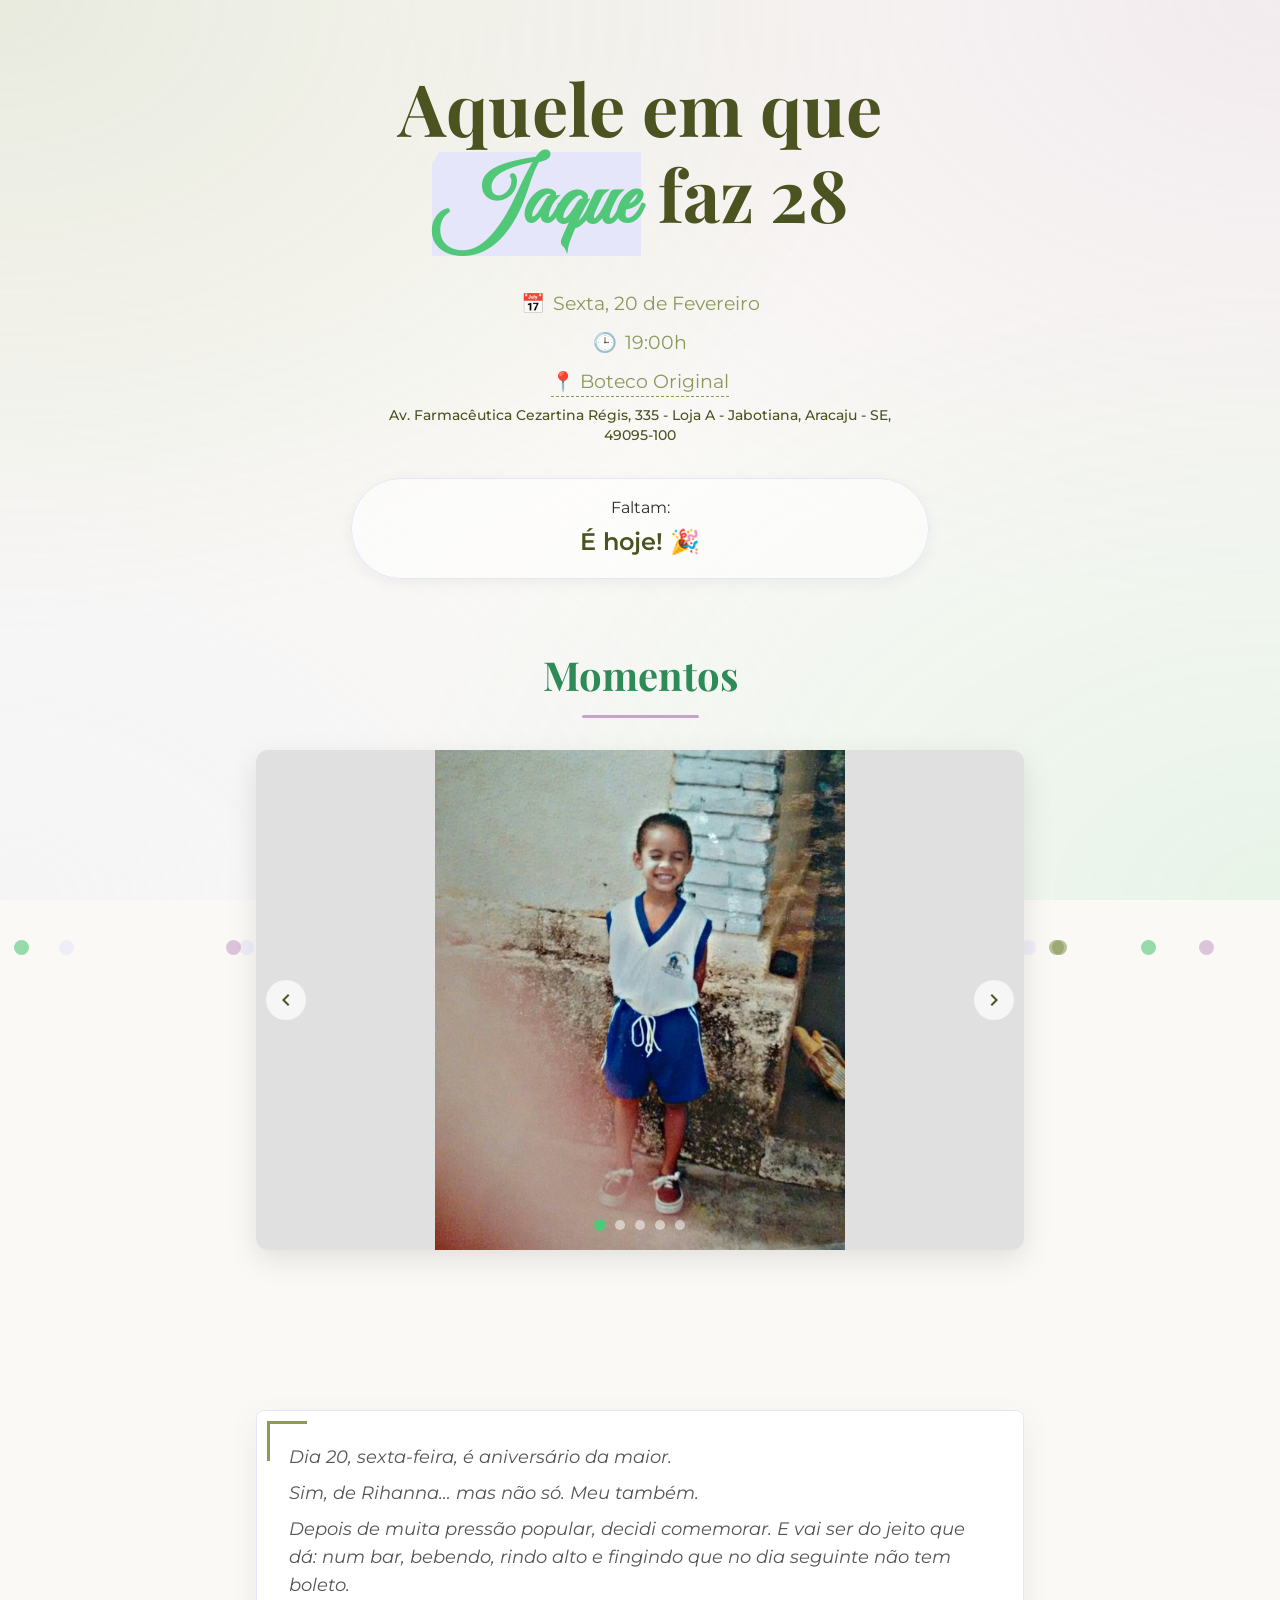
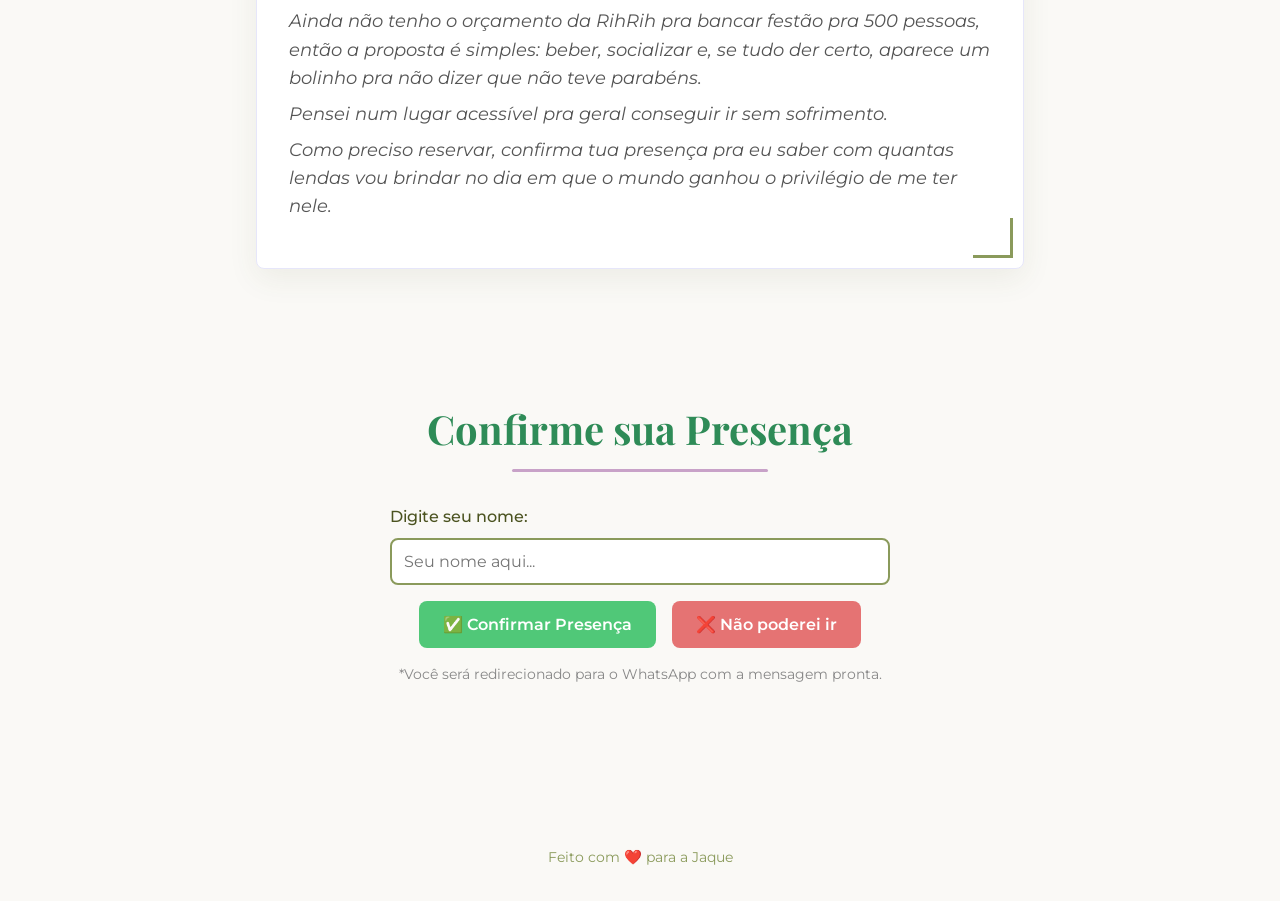
==== index.html @ f5c25adf "Initial commit" ====
<!DOCTYPE html>
<html lang="pt-BR">

<head>
    <meta charset="UTF-8">
    <meta name="viewport" content="width=device-width, initial-scale=1.0">
    <title>Aquele em que Jaque faz 28</title>
    <meta name="description" content="Venha celebrar os 28 anos da Jaque!">

    <!-- Google Fonts -->
    <link rel="preconnect" href="https://fonts.googleapis.com">
    <link rel="preconnect" href="https://fonts.gstatic.com" crossorigin>
    <link
        href="https://fonts.googleapis.com/css2?family=Montserrat:wght@300;400;500;600&family=Playfair+Display:ital,wght@0,400;0,600;0,700;1,400&family=Great+Vibes&display=swap"
        rel="stylesheet">

    <!-- CSS -->
    <link rel="stylesheet" href="style.css">

    <!-- Open Graph -->
    <meta property="og:title" content="Aquele em que Jaque faz 28">
    <meta property="og:description" content="Você está convidado para celebrar este momento especial!">
    <meta property="og:image" content="https://picsum.photos/1200/630"> <!-- Placeholder -->
</head>

<body>

    <!-- Background Elements -->
    <div class="bg-texture"></div>
    <div class="falling-elements" id="falling-elements"></div>

    <main>
        <!-- HERO SECTION -->
        <section id="hero" class="hero-section fade-in">
            <div class="hero-content">
                <h1 class="main-title">Aquele em que <br> <span class="highlight-name">Jaque</span> faz 28</h1>
                <div class="event-details">
                    <p class="date"><span class="icon">📅</span> Sexta, 20 de Fevereiro</p>
                    <p class="time"><span class="icon">🕒</span> 19:00h</p>
                    <p class="location">
                        <a href="https://maps.app.goo.gl/fxCemTc36CkwGorR9?g_st=aw" target="_blank"
                            class="location-link">
                            <span class="icon">📍</span> Boteco Original
                        </a>
                    </p>
                    <p class="address-text">Av. Farmacêutica Cezartina Régis, 335 - Loja A - Jabotiana, Aracaju - SE,
                        49095-100</p>
                </div>

                <div class="countdown-container">
                    <p>Faltam:</p>
                    <div id="countdown" class="countdown">Carregando...</div>
                </div>
            </div>
        </section>

        <!-- CAROUSEL SECTION -->
        <section id="carousel" class="section-padding fade-in-scroll">
            <h2 class="section-title">Momentos</h2>
            <div class="carousel-container">
                <div class="carousel-track-container">
                    <ul class="carousel-track">
                        <li class="carousel-slide current-slide">
                            <img src="img/foto1.jpg" alt="Jaque Criança">
                        </li>
                        <li class="carousel-slide">
                            <img src="img/foto2.jpg" alt="Jaque Aniversário">
                        </li>
                        <li class="carousel-slide">
                            <img src="img/foto3.jpg" alt="Jaque Bebê">
                        </li>
                        <li class="carousel-slide">
                            <img src="img/foto4.jpg" alt="Jaque Sorrindo">
                        </li>
                        <li class="carousel-slide">
                            <img src="img/foto5.jpg" alt="Jaque Viagem">
                        </li>
                    </ul>
                </div>
                <button class="carousel-button carousel-button--left is-hidden">
                    <svg viewBox="0 0 24 24">
                        <path d="M15.41 7.41L14 6l-6 6 6 6 1.41-1.41L10.83 12z" />
                    </svg>
                </button>
                <button class="carousel-button carousel-button--right">
                    <svg viewBox="0 0 24 24">
                        <path d="M10 6L8.59 7.41 13.17 12l-4.58 4.59L10 18l6-6z" />
                    </svg>
                </button>
                <div class="carousel-nav">
                    <button class="carousel-indicator current-slide"></button>
                    <button class="carousel-indicator"></button>
                    <button class="carousel-indicator"></button>
                    <button class="carousel-indicator"></button>
                    <button class="carousel-indicator"></button>
                </div>
            </div>
        </section>

        <!-- MESSAGE SECTION -->
        <section id="message" class="section-padding fade-in-scroll">
            <div class="message-card">
                <div class="decorative-corner top-left"></div>
                <div class="decorative-corner bottom-right"></div>
                <div class="message-text">
                    <p>Dia 20, sexta-feira, é aniversário da maior.</p>
                    <p>Sim, de Rihanna… mas não só. Meu também.</p>
                    <p>Depois de muita pressão popular, decidi comemorar. E vai ser do jeito que dá: num bar, bebendo,
                        rindo alto e fingindo que no dia seguinte não tem boleto.</p>
                    <p>Ainda não tenho o orçamento da RihRih pra bancar festão pra 500 pessoas, então a proposta é
                        simples: beber, socializar e, se tudo der certo, aparece um bolinho pra não dizer que não teve
                        parabéns.</p>
                    <p>Pensei num lugar acessível pra geral conseguir ir sem sofrimento.</p>
                    <p>Como preciso reservar, confirma tua presença pra eu saber com quantas lendas vou brindar no dia
                        em que o mundo ganhou o privilégio de me ter nele.</p>
                </div>
            </div>
        </section>

        <!-- RSVP SECTION -->
        <section id="rsvp" class="section-padding fade-in-scroll">
            <h2 class="section-title">Confirme sua Presença</h2>
            <div class="rsvp-container">
                <div class="input-group">
                    <label for="guest-name">Digite seu nome:</label>
                    <input type="text" id="guest-name" placeholder="Seu nome aqui..." autocomplete="off">
                </div>

                <div class="rsvp-buttons">
                    <button id="btn-confirm" class="btn btn-confirm">
                        ✅ Confirmar Presença
                    </button>
                    <button id="btn-decline" class="btn btn-decline">
                        ❌ Não poderei ir
                    </button>
                </div>
                <p class="rsvp-note">*Você será redirecionado para o WhatsApp com a mensagem pronta.</p>
            </div>
        </section>
    </main>

    <footer>
        <p>Feito com ❤️ para a Jaque</p>
    </footer>

    <script src="script.js"></script>
</body>

</html>
---- style.css ----
/* VARIABLES & THEME */
:root {
    /* Palette: Lesbian Green Shades */
    --color-military: #4B5320;
    --color-moss: #8A9A5B;
    --color-emerald: #50C878;
    --color-forest: #2E8B57;

    /* Accents */
    --color-lavender: #E6E6FA;
    --color-lilac: #C8A2C8;
    --color-offwhite: #FAF9F6;
    --color-dark-text: #2c2c2c;

    /* Fonts */
    --font-heading: 'Playfair Display', serif;
    --font-body: 'Montserrat', sans-serif;

    /* Spacing */
    --spacing-xs: 0.5rem;
    --spacing-sm: 1rem;
    --spacing-md: 2rem;
    --spacing-lg: 4rem;

    /* Transitions */
    --transition-fast: 0.3s ease;
    --transition-smooth: 0.5s cubic-bezier(0.4, 0, 0.2, 1);
}

/* RESET & BASE */
*,
*::before,
*::after {
    box-sizing: border-box;
    margin: 0;
    padding: 0;
}

body {
    font-family: var(--font-body);
    background-color: var(--color-offwhite);
    color: var(--color-dark-text);
    line-height: 1.6;
    overflow-x: hidden;
    min-height: 100vh;
}

/* BACKGROUND TEXTURE */
.bg-texture {
    position: fixed;
    top: 0;
    left: 0;
    width: 100%;
    height: 100%;
    /* Subtle grain/mesh gradient */
    background:
        radial-gradient(at 0% 0%, rgba(138, 154, 91, 0.15) 0px, transparent 50%),
        radial-gradient(at 100% 0%, rgba(200, 162, 200, 0.15) 0px, transparent 50%),
        radial-gradient(at 100% 100%, rgba(80, 200, 120, 0.1) 0px, transparent 50%),
        radial-gradient(at 0% 100%, rgba(230, 230, 250, 0.2) 0px, transparent 50%);
    z-index: -1;
    pointer-events: none;
}

h1,
h2,
h3 {
    font-family: var(--font-heading);
    color: var(--color-military);
    font-weight: 700;
}

/* UTILITIES */
.section-padding {
    padding: var(--spacing-lg) var(--spacing-sm);
    max-width: 800px;
    margin: 0 auto;
    text-align: center;
}

#fotos.section-padding {
    padding-top: var(--spacing-md);
    /* Override to reduce gap */
}

.section-title {
    font-size: 2.5rem;
    margin-bottom: var(--spacing-md);
    color: var(--color-forest);
    position: relative;
    display: inline-block;
}

.section-title::after {
    content: '';
    display: block;
    width: 60%;
    height: 3px;
    background-color: var(--color-lilac);
    margin: 0.5rem auto 0;
    border-radius: 2px;
}

/* ANIMATIONS */
@keyframes fadeIn {
    from {
        opacity: 0;
        transform: translateY(20px);
    }

    to {
        opacity: 1;
        transform: translateY(0);
    }
}

.fade-in {
    animation: fadeIn 1.2s ease-out forwards;
}

.fade-in-scroll {
    opacity: 0;
    transform: translateY(30px);
    transition: opacity 0.8s ease-out, transform 0.8s ease-out;
}

.fade-in-scroll.visible {
    opacity: 1;
    transform: translateY(0);
}

/* HERO SECTION */
.hero-section {
    min-height: auto;
    /* Removed 90vh constraint to reduce spacing */
    display: flex;
    flex-direction: column;
    justify-content: center;
    align-items: center;
    text-align: center;
    /* Removed padding-bottom entirely to bring carousel closer via margin manipulation later if needed, 
       but for now keeping minimal padding vertical */
    padding: var(--spacing-lg) var(--spacing-md) 0 var(--spacing-md);
    position: relative;
}

.main-title {
    font-size: 3.5rem;
    line-height: 1.2;
    margin-bottom: var(--spacing-md);
    color: var(--color-military);
}

.highlight-name {
    font-family: 'Great Vibes', cursive;
    color: var(--color-emerald);
    font-style: normal;
    font-size: 1.2em;
    /* Increase relative size */
    padding: 0 5px;
    /* Add padding to prevent clipping of swirls */
    background: linear-gradient(120deg, transparent 0%, transparent 6px, var(--color-lavender) 6px, var(--color-lavender) 100%);
    line-height: 1.2;
    /* Ensure line-height accommodates new font */
    display: inline-block;
    /* Helps with background and transform */
}

.event-details {
    font-size: 1.2rem;
    margin-bottom: var(--spacing-md);
    color: var(--color-moss);
}

.event-details p {
    margin: 0.5rem 0;
    display: flex;
    align-items: center;
    justify-content: center;
    gap: 0.5rem;
}

.location-link {
    color: var(--color-moss);
    text-decoration: none;
    transition: color 0.3s;
    border-bottom: 1px dashed var(--color-moss);
}

.location-link:hover {
    color: var(--color-military);
    border-bottom-style: solid;
}

.address-text {
    font-size: 0.9rem;
    color: var(--color-military);
    margin: 0 auto 1rem auto !important;
    /* Override default p margin */
    max-width: 90%;
    line-height: 1.4;
    font-weight: 500;
}

.countdown-container {
    background: rgba(255, 255, 255, 0.6);
    padding: var(--spacing-sm) var(--spacing-md);
    border-radius: 50px;
    box-shadow: 0 4px 15px rgba(0, 0, 0, 0.05);
    border: 1px solid var(--color-lavender);
}

.countdown {
    font-size: 1.5rem;
    font-weight: 600;
    color: var(--color-military);
    margin-top: 0.2rem;
}

/* FALLING ELEMENTS */
.falling-element {
    position: fixed;
    top: -50px;
    width: 15px;
    height: 15px;
    background: var(--color-lilac);
    border-radius: 50%;
    z-index: -1;
    opacity: 0.6;
    animation: fall linear forwards;
}

@keyframes fall {
    to {
        transform: translateY(110vh) rotate(360deg);
    }
}

/* CAROUSEL */
.carousel-container {
    position: relative;
    height: 400px;
    /* Adjustable */
    width: 100%;
    margin: 0 auto var(--spacing-md);
    /* Reduced top margin to 0 */
    overflow: hidden;
    border-radius: 12px;
    box-shadow: 0 10px 30px rgba(0, 0, 0, 0.1);
}

.carousel-track-container {
    height: 100%;
    position: relative;
    overflow: hidden;
}

.carousel-track {
    padding: 0;
    margin: 0;
    list-style: none;
    position: relative;
    height: 100%;
    transition: transform 0.4s ease-in-out;
}

.carousel-slide {
    position: absolute;
    top: 0;
    bottom: 0;
    width: 100%;
    display: flex;
    justify-content: center;
    align-items: center;
    background: #e0e0e0;
}

.carousel-slide img {
    width: 100%;
    height: 100%;
    object-fit: contain;
}

.carousel-button {
    position: absolute;
    top: 50%;
    transform: translateY(-50%);
    background: rgba(255, 255, 255, 0.7);
    border: none;
    width: 40px;
    height: 40px;
    border-radius: 50%;
    cursor: pointer;
    z-index: 10;
    display: flex;
    align-items: center;
    justify-content: center;
    transition: background 0.2s;
}

.carousel-button svg {
    width: 24px;
    height: 24px;
    fill: var(--color-military);
}

.carousel-button:hover {
    background: white;
}

.carousel-button--left {
    left: 10px;
}

.carousel-button--right {
    right: 10px;
}

.is-hidden {
    display: none;
}

.carousel-nav {
    display: flex;
    justify-content: center;
    padding: 10px 0;
    position: absolute;
    bottom: 10px;
    width: 100%;
    z-index: 10;
}

.carousel-indicator {
    border: 0;
    border-radius: 50%;
    width: 10px;
    height: 10px;
    background: rgba(255, 255, 255, 0.5);
    margin: 0 5px;
    cursor: pointer;
}

.carousel-indicator.current-slide {
    background: var(--color-emerald);
    transform: scale(1.2);
}

/* MESSAGE CARD */
.message-card {
    background: white;
    padding: var(--spacing-md);
    border-radius: 8px;
    box-shadow: 0 10px 30px rgba(75, 83, 32, 0.08);
    /* Military shadow */
    position: relative;
    border: 1px solid var(--color-lavender);
}

.decorative-corner {
    position: absolute;
    width: 40px;
    height: 40px;
    border: 3px solid var(--color-moss);
}

.top-left {
    top: 10px;
    left: 10px;
    border-right: none;
    border-bottom: none;
}

.bottom-right {
    bottom: 10px;
    right: 10px;
    border-left: none;
    border-top: none;
}

.message-text {
    font-size: 1.1rem;
    font-style: italic;
    margin-bottom: var(--spacing-sm);
    /* Reduced from spacing-md */
    color: #555;
    text-align: left;
}

.message-text p {
    margin-bottom: 0.5rem;
    /* Reduced from 0.8rem */
}

.message-signature {
    font-weight: 600;
    color: var(--color-military);
}

/* RSVP FORM */
.rsvp-container {
    max-width: 500px;
    margin: 0 auto;
}

.input-group {
    margin-bottom: var(--spacing-sm);
    /* Reduced from spacing-md */
    text-align: left;
}

.input-group label {
    display: block;
    margin-bottom: 0.5rem;
    font-weight: 500;
    color: var(--color-military);
}

.input-group input {
    width: 100%;
    padding: 12px;
    border: 2px solid var(--color-moss);
    border-radius: 8px;
    font-size: 1rem;
    font-family: var(--font-body);
    outline: none;
    transition: border-color 0.2s;
}

.input-group input:focus {
    border-color: var(--color-emerald);
    box-shadow: 0 0 0 3px rgba(80, 200, 120, 0.2);
}

.rsvp-buttons {
    display: flex;
    flex-direction: column;
    gap: 1rem;
}

.btn {
    padding: 14px 24px;
    border: none;
    border-radius: 8px;
    font-size: 1rem;
    font-weight: 600;
    cursor: pointer;
    transition: transform 0.2s, box-shadow 0.2s;
    font-family: var(--font-body);
}

.btn:hover {
    transform: translateY(-2px);
    box-shadow: 0 4px 12px rgba(0, 0, 0, 0.1);
}

.btn-confirm {
    background-color: var(--color-emerald);
    color: white;
}

.btn-decline {
    background-color: #e57373;
    /* Subtle red */
    color: white;
}

.rsvp-note {
    margin-top: var(--spacing-sm);
    font-size: 0.85rem;
    color: #888;
}

/* FOOTER */
footer {
    text-align: center;
    padding: var(--spacing-md);
    color: var(--color-moss);
    margin-top: var(--spacing-lg);
    font-size: 0.9rem;
}

/* RESPONSIVE */
@media (min-width: 600px) {
    .main-title {
        font-size: 4.5rem;
    }

    .carousel-container {
        height: 500px;
    }

    .rsvp-buttons {
        flex-direction: row;
        justify-content: center;
    }

    .btn {
        width: auto;
        min-width: 180px;
    }
}
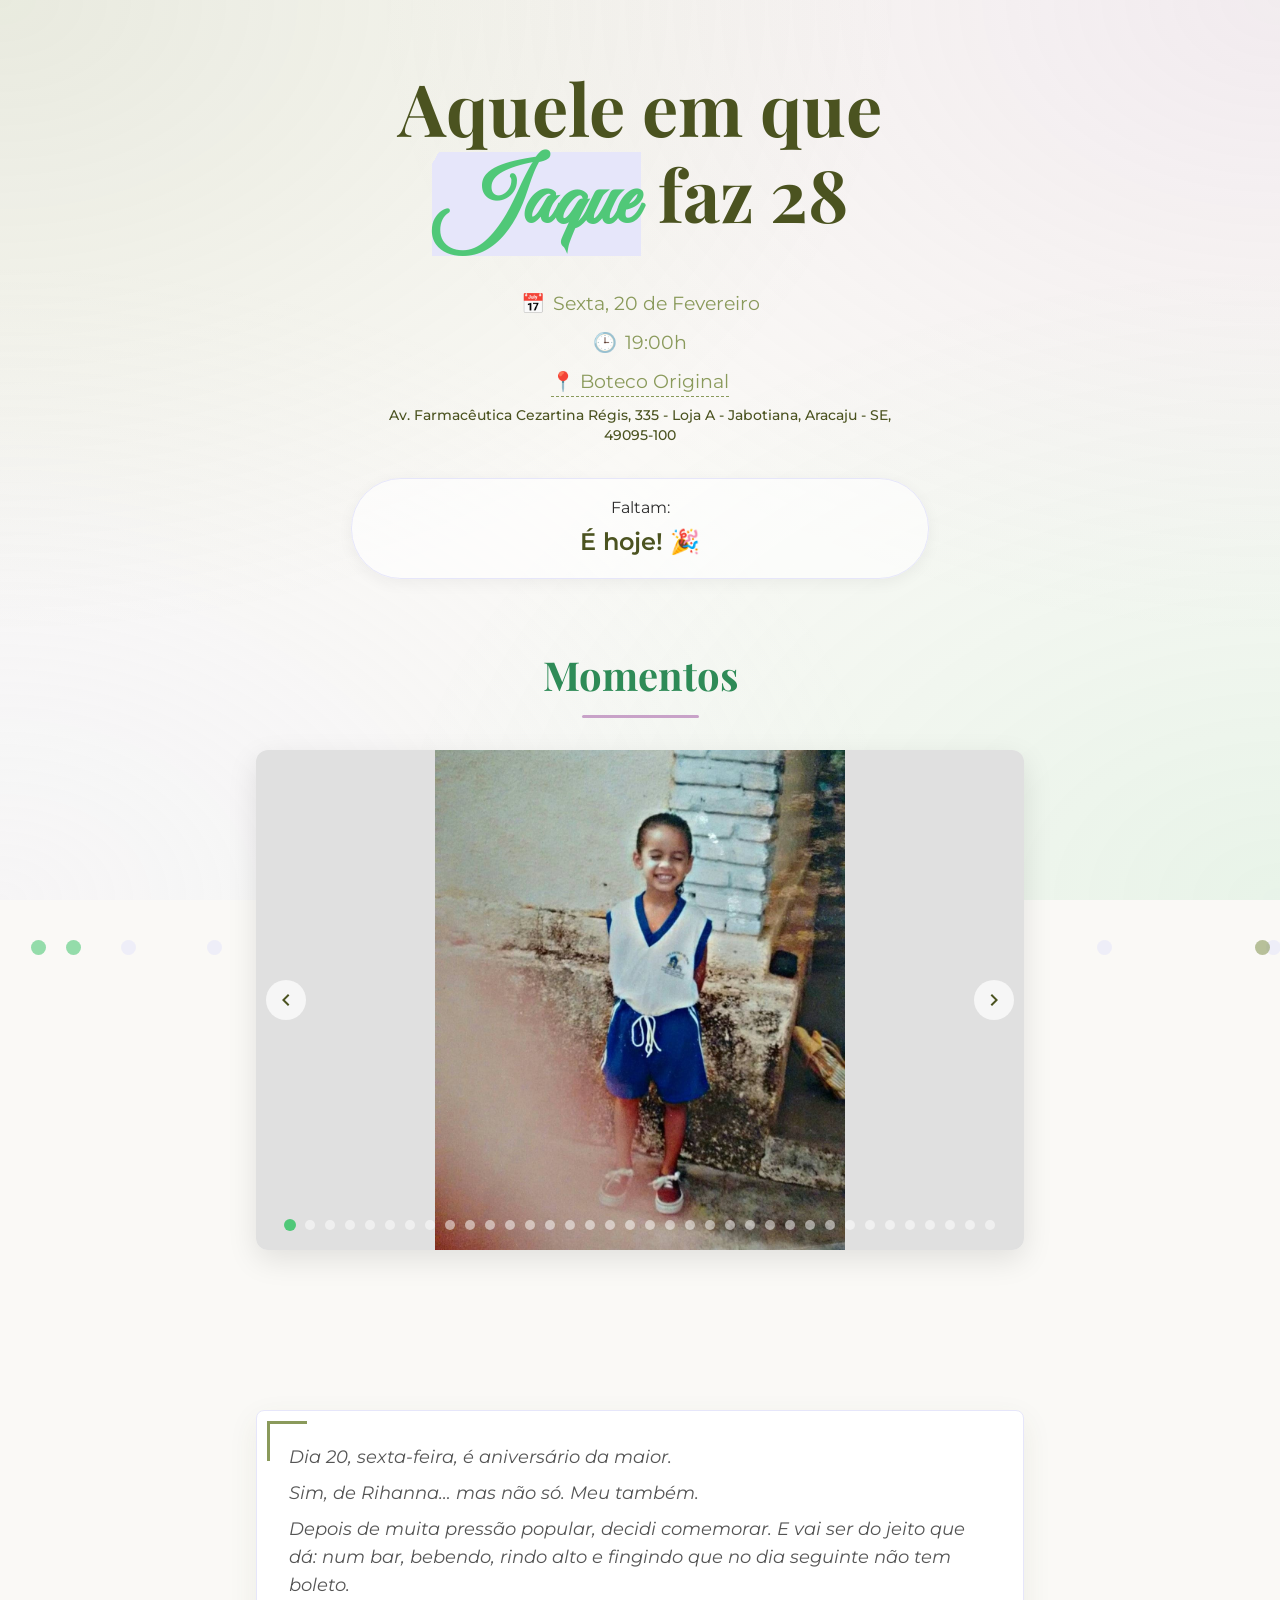
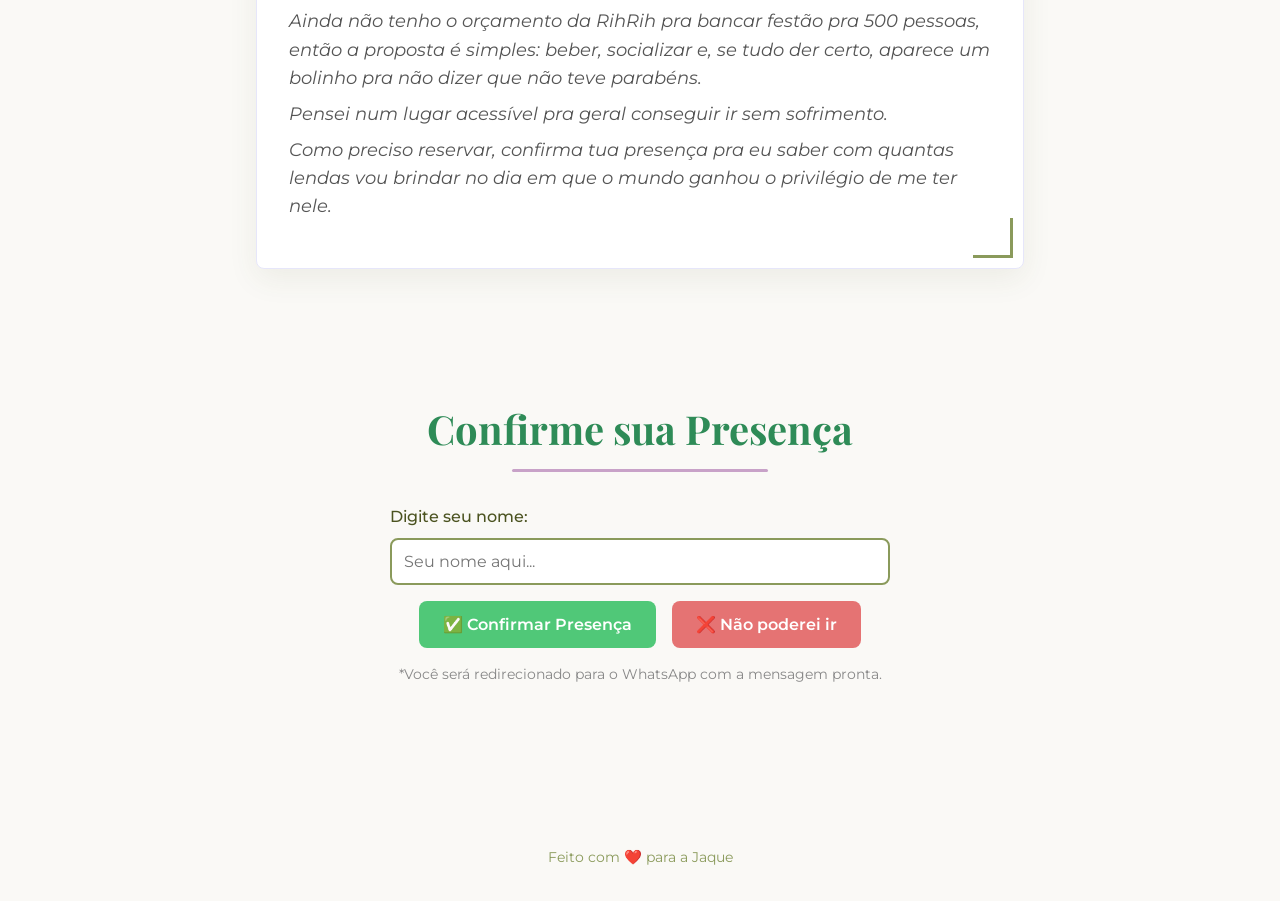
==== commit cb332627: "Added new photos to carousel" ====
--- a/index.html
+++ b/index.html
@@ -75,6 +75,99 @@
                         <li class="carousel-slide">
                             <img src="img/foto5.jpg" alt="Jaque Viagem">
                         </li>
+                        <li class="carousel-slide">
+                            <img src="img/foto6.jpg" alt="Foto 6">
+                        </li>
+                        <li class="carousel-slide">
+                            <img src="img/foto7.jpg" alt="Foto 7">
+                        </li>
+                        <li class="carousel-slide">
+                            <img src="img/foto8.jpg" alt="Foto 8">
+                        </li>
+                        <li class="carousel-slide">
+                            <img src="img/foto9.jpg" alt="Foto 9">
+                        </li>
+                        <li class="carousel-slide">
+                            <img src="img/foto10.jpg" alt="Foto 10">
+                        </li>
+                        <li class="carousel-slide">
+                            <img src="img/foto11.jpg" alt="Foto 11">
+                        </li>
+                        <li class="carousel-slide">
+                            <img src="img/foto12.jpg" alt="Foto 12">
+                        </li>
+                        <li class="carousel-slide">
+                            <img src="img/foto13.jpg" alt="Foto 13">
+                        </li>
+                        <li class="carousel-slide">
+                            <img src="img/foto14.jpg" alt="Foto 14">
+                        </li>
+                        <li class="carousel-slide">
+                            <img src="img/foto15.jpg" alt="Foto 15">
+                        </li>
+                        <li class="carousel-slide">
+                            <img src="img/foto16.jpg" alt="Foto 16">
+                        </li>
+                        <li class="carousel-slide">
+                            <img src="img/foto17.jpg" alt="Foto 17">
+                        </li>
+                        <li class="carousel-slide">
+                            <img src="img/foto18.jpg" alt="Foto 18">
+                        </li>
+                        <li class="carousel-slide">
+                            <img src="img/foto19.jpg" alt="Foto 19">
+                        </li>
+                        <li class="carousel-slide">
+                            <img src="img/foto20.jpg" alt="Foto 20">
+                        </li>
+                        <li class="carousel-slide">
+                            <img src="img/foto21.jpg" alt="Foto 21">
+                        </li>
+                        <li class="carousel-slide">
+                            <img src="img/foto22.jpg" alt="Foto 22">
+                        </li>
+                        <li class="carousel-slide">
+                            <img src="img/foto23.jpg" alt="Foto 23">
+                        </li>
+                        <li class="carousel-slide">
+                            <img src="img/foto24.jpg" alt="Foto 24">
+                        </li>
+                        <li class="carousel-slide">
+                            <img src="img/foto25.jpg" alt="Foto 25">
+                        </li>
+                        <li class="carousel-slide">
+                            <img src="img/foto26.jpg" alt="Foto 26">
+                        </li>
+                        <li class="carousel-slide">
+                            <img src="img/foto27.jpg" alt="Foto 27">
+                        </li>
+                        <li class="carousel-slide">
+                            <img src="img/foto28.jpg" alt="Foto 28">
+                        </li>
+                        <li class="carousel-slide">
+                            <img src="img/foto29.jpg" alt="Foto 29">
+                        </li>
+                        <li class="carousel-slide">
+                            <img src="img/foto30.jpg" alt="Foto 30">
+                        </li>
+                        <li class="carousel-slide">
+                            <img src="img/foto31.jpg" alt="Foto 31">
+                        </li>
+                        <li class="carousel-slide">
+                            <img src="img/foto32.jpg" alt="Foto 32">
+                        </li>
+                        <li class="carousel-slide">
+                            <img src="img/foto33.jpg" alt="Foto 33">
+                        </li>
+                        <li class="carousel-slide">
+                            <img src="img/foto34.jpg" alt="Foto 34">
+                        </li>
+                        <li class="carousel-slide">
+                            <img src="img/foto35.jpg" alt="Foto 35">
+                        </li>
+                        <li class="carousel-slide">
+                            <img src="img/foto36.jpg" alt="Foto 36">
+                        </li>
                     </ul>
                 </div>
                 <button class="carousel-button carousel-button--left is-hidden">
@@ -89,6 +182,37 @@
                 </button>
                 <div class="carousel-nav">
                     <button class="carousel-indicator current-slide"></button>
+                    <button class="carousel-indicator"></button>
+                    <button class="carousel-indicator"></button>
+                    <button class="carousel-indicator"></button>
+                    <button class="carousel-indicator"></button>
+                    <button class="carousel-indicator"></button>
+                    <button class="carousel-indicator"></button>
+                    <button class="carousel-indicator"></button>
+                    <button class="carousel-indicator"></button>
+                    <button class="carousel-indicator"></button>
+                    <button class="carousel-indicator"></button>
+                    <button class="carousel-indicator"></button>
+                    <button class="carousel-indicator"></button>
+                    <button class="carousel-indicator"></button>
+                    <button class="carousel-indicator"></button>
+                    <button class="carousel-indicator"></button>
+                    <button class="carousel-indicator"></button>
+                    <button class="carousel-indicator"></button>
+                    <button class="carousel-indicator"></button>
+                    <button class="carousel-indicator"></button>
+                    <button class="carousel-indicator"></button>
+                    <button class="carousel-indicator"></button>
+                    <button class="carousel-indicator"></button>
+                    <button class="carousel-indicator"></button>
+                    <button class="carousel-indicator"></button>
+                    <button class="carousel-indicator"></button>
+                    <button class="carousel-indicator"></button>
+                    <button class="carousel-indicator"></button>
+                    <button class="carousel-indicator"></button>
+                    <button class="carousel-indicator"></button>
+                    <button class="carousel-indicator"></button>
+                    <button class="carousel-indicator"></button>
                     <button class="carousel-indicator"></button>
                     <button class="carousel-indicator"></button>
                     <button class="carousel-indicator"></button>
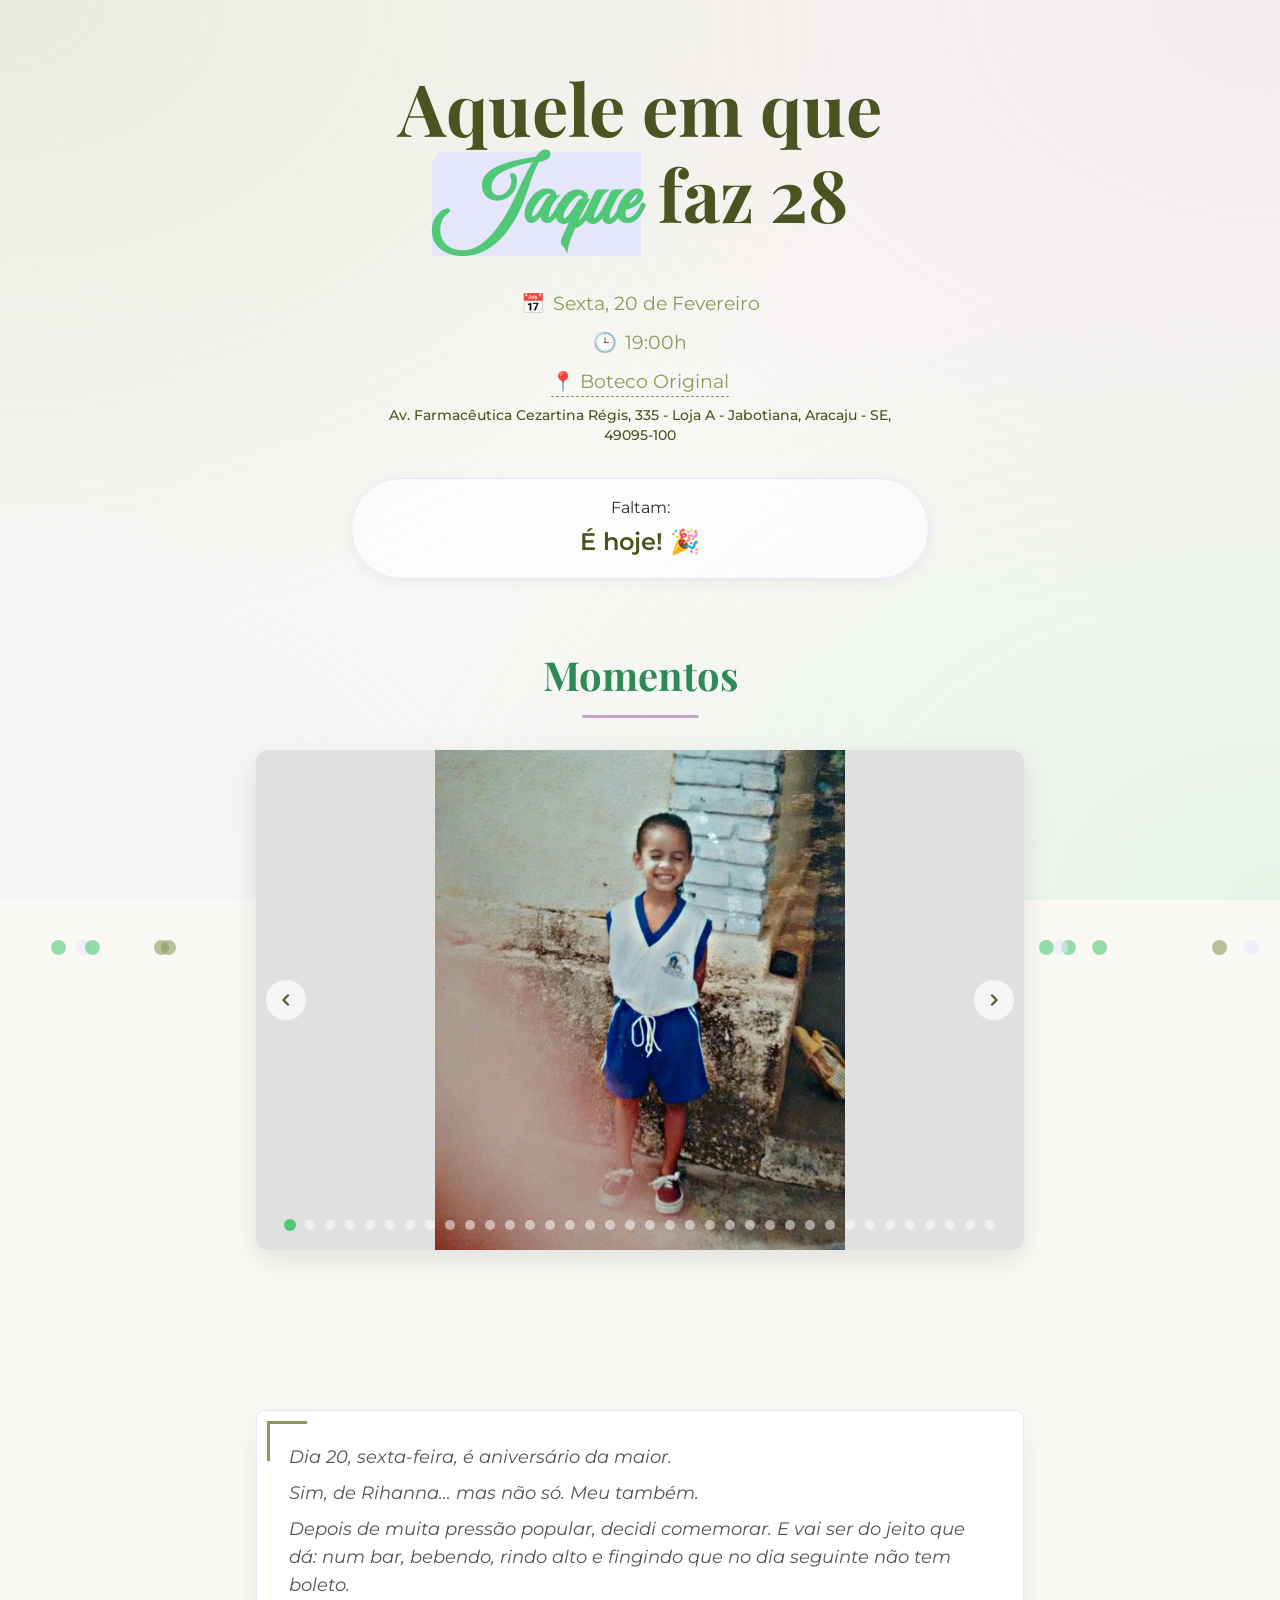
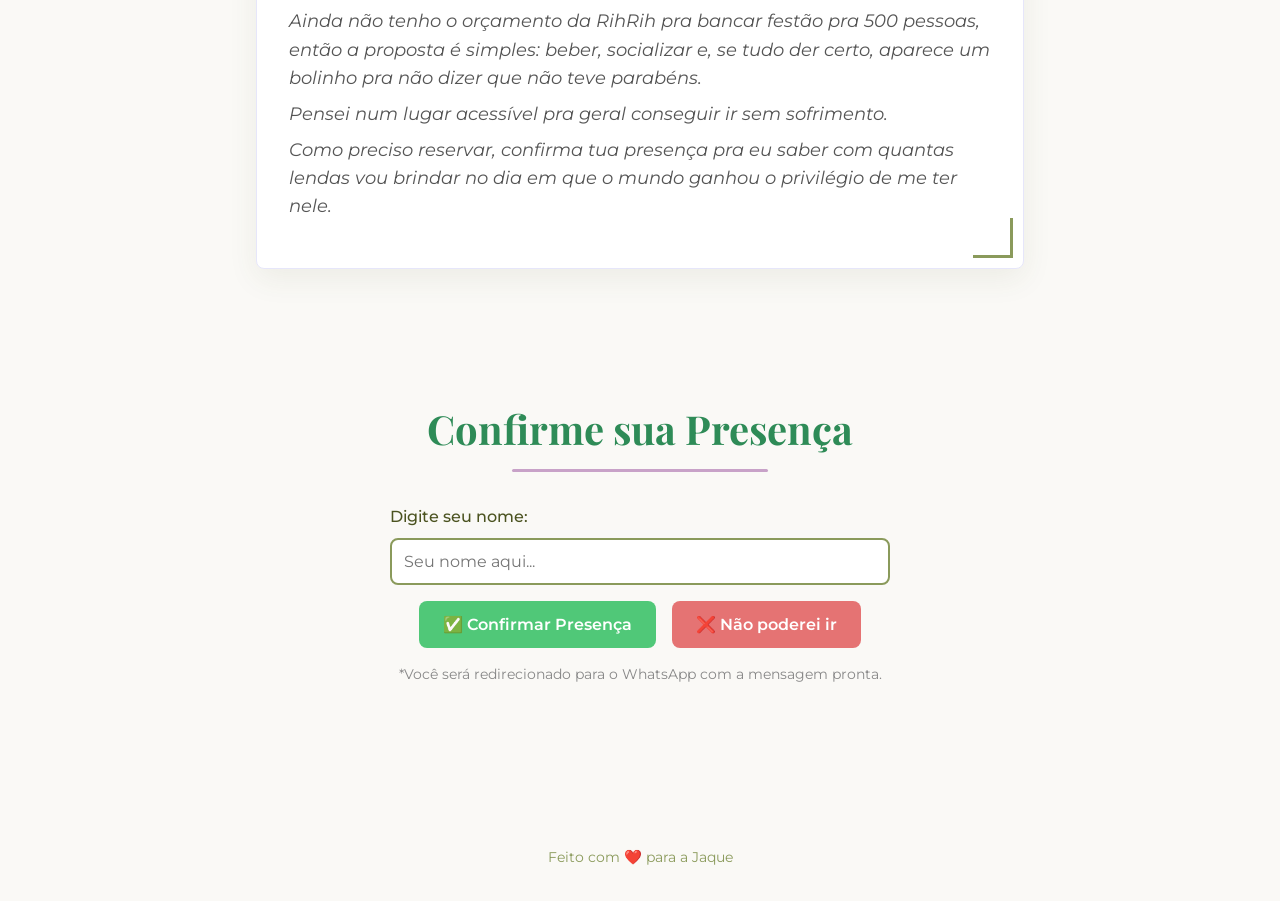
==== commit bc92d9ff: "Fix image extension for foto9" ====
--- a/index.html
+++ b/index.html
@@ -85,7 +85,7 @@
                             <img src="img/foto8.jpg" alt="Foto 8">
                         </li>
                         <li class="carousel-slide">
-                            <img src="img/foto9.jpg" alt="Foto 9">
+                            <img src="img/foto9.jpeg" alt="Foto 9">
                         </li>
                         <li class="carousel-slide">
                             <img src="img/foto10.jpg" alt="Foto 10">
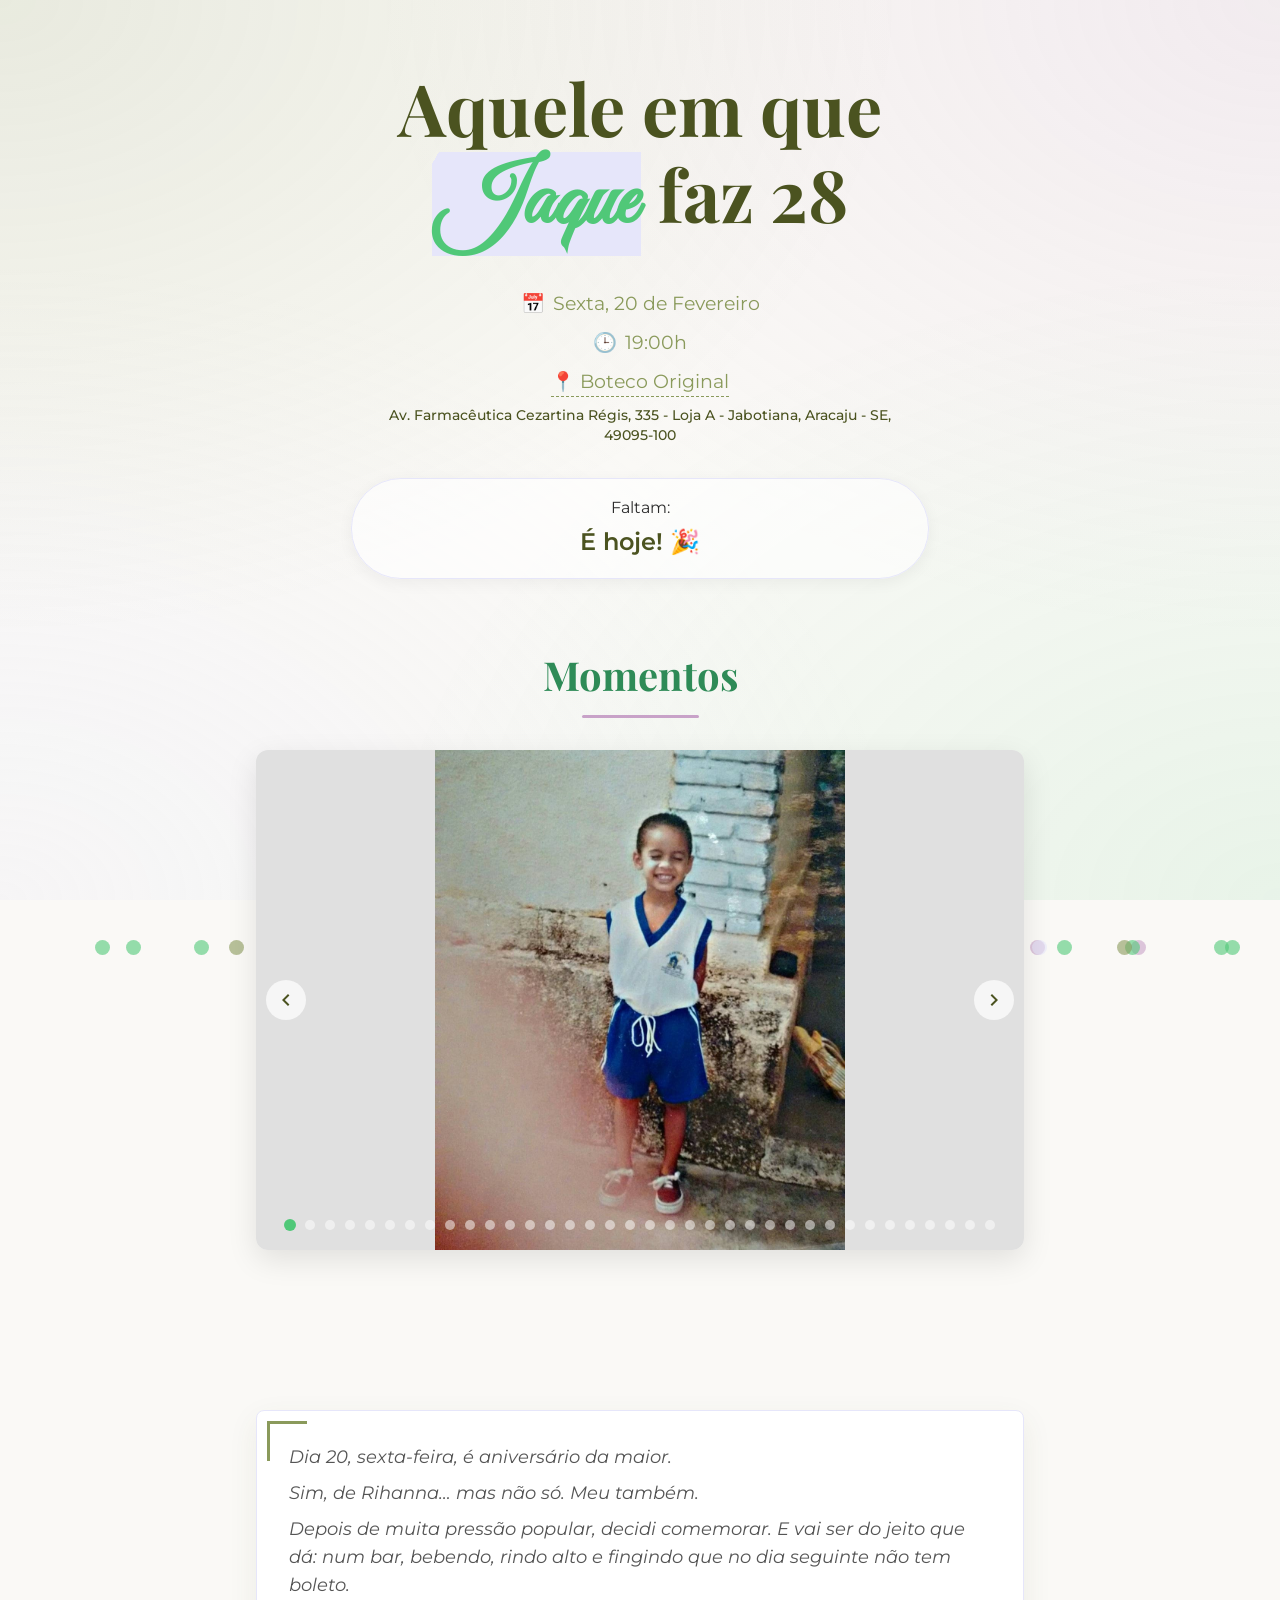
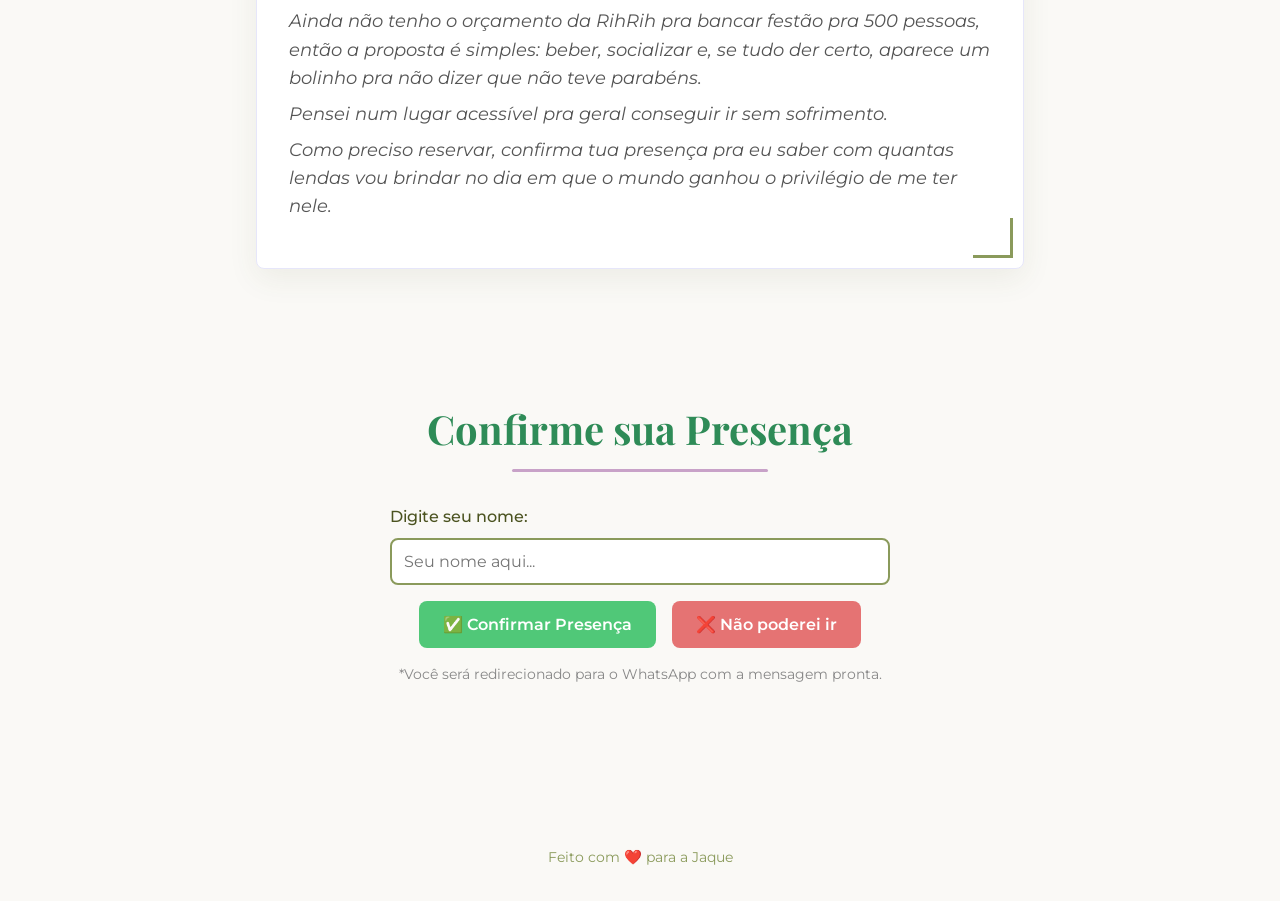
==== commit d7df97f1: "Reverted foto9 extension to jpg" ====
--- a/index.html
+++ b/index.html
@@ -85,7 +85,7 @@
                             <img src="img/foto8.jpg" alt="Foto 8">
                         </li>
                         <li class="carousel-slide">
-                            <img src="img/foto9.jpeg" alt="Foto 9">
+                            <img src="img/foto9.jpg" alt="Foto 9">
                         </li>
                         <li class="carousel-slide">
                             <img src="img/foto10.jpg" alt="Foto 10">
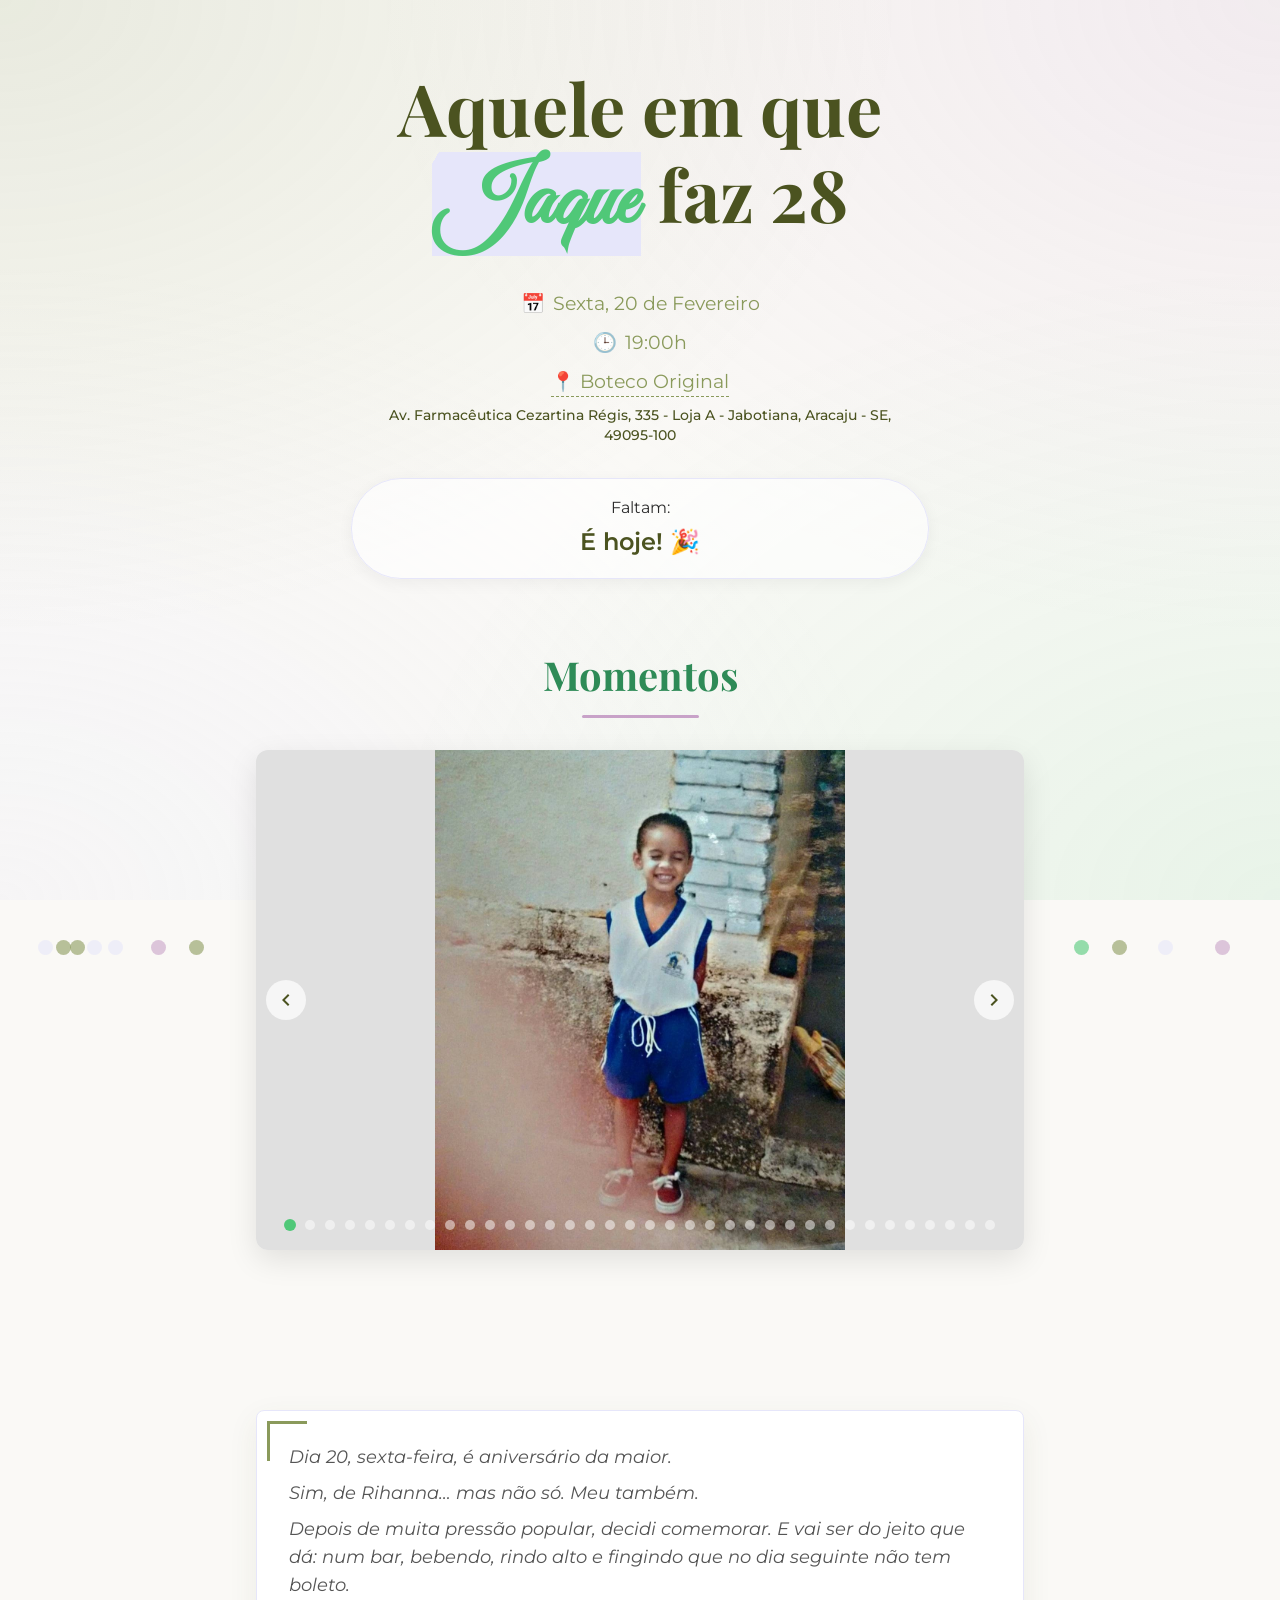
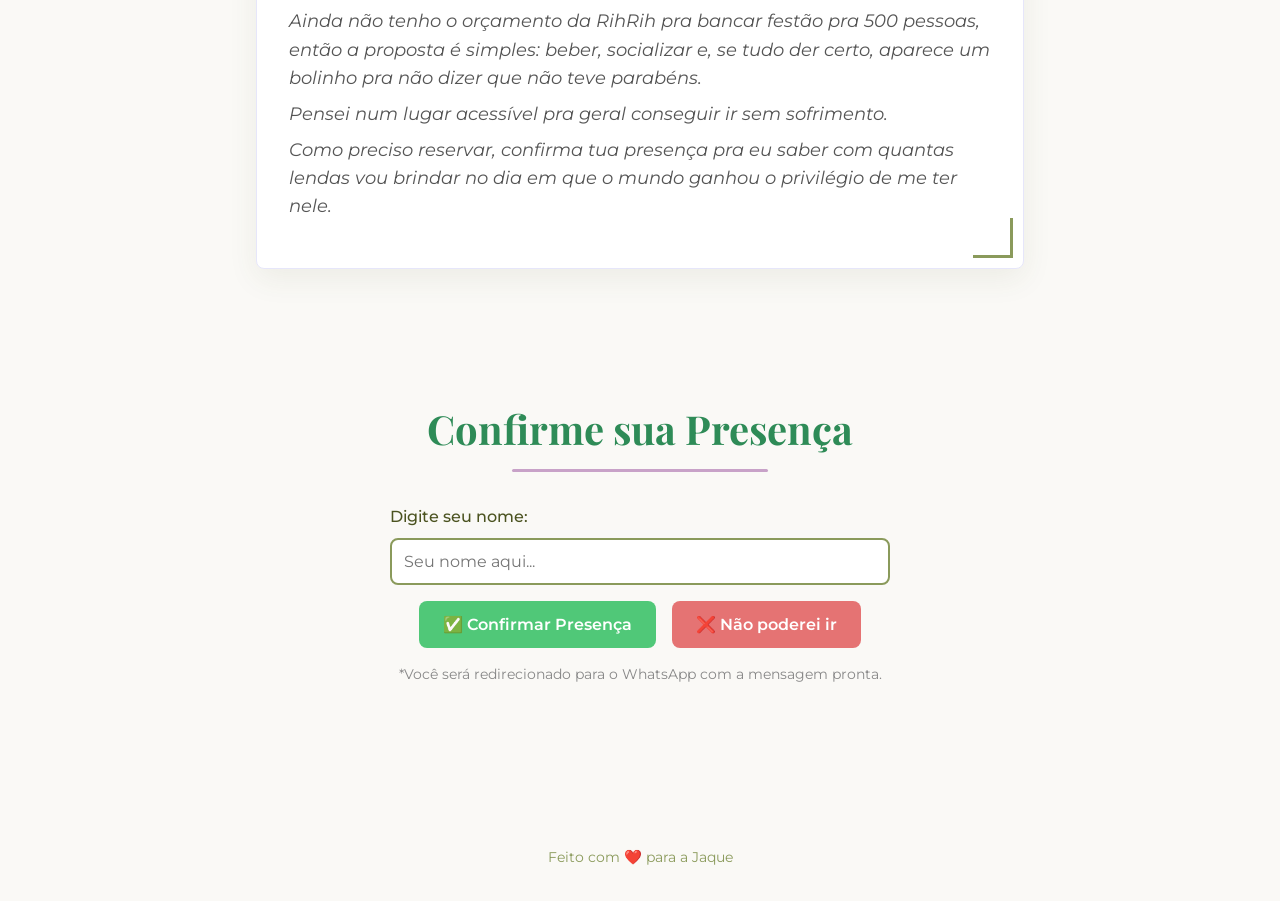
==== commit 063f1ab9: "Update OG image to foto2.jpg" ====
--- a/index.html
+++ b/index.html
@@ -20,7 +20,7 @@
     <!-- Open Graph -->
     <meta property="og:title" content="Aquele em que Jaque faz 28">
     <meta property="og:description" content="Você está convidado para celebrar este momento especial!">
-    <meta property="og:image" content="https://picsum.photos/1200/630"> <!-- Placeholder -->
+    <meta property="og:image" content="https://glivan2903.github.io/jaquefez28/img/foto2.jpg">
 </head>
 
 <body>
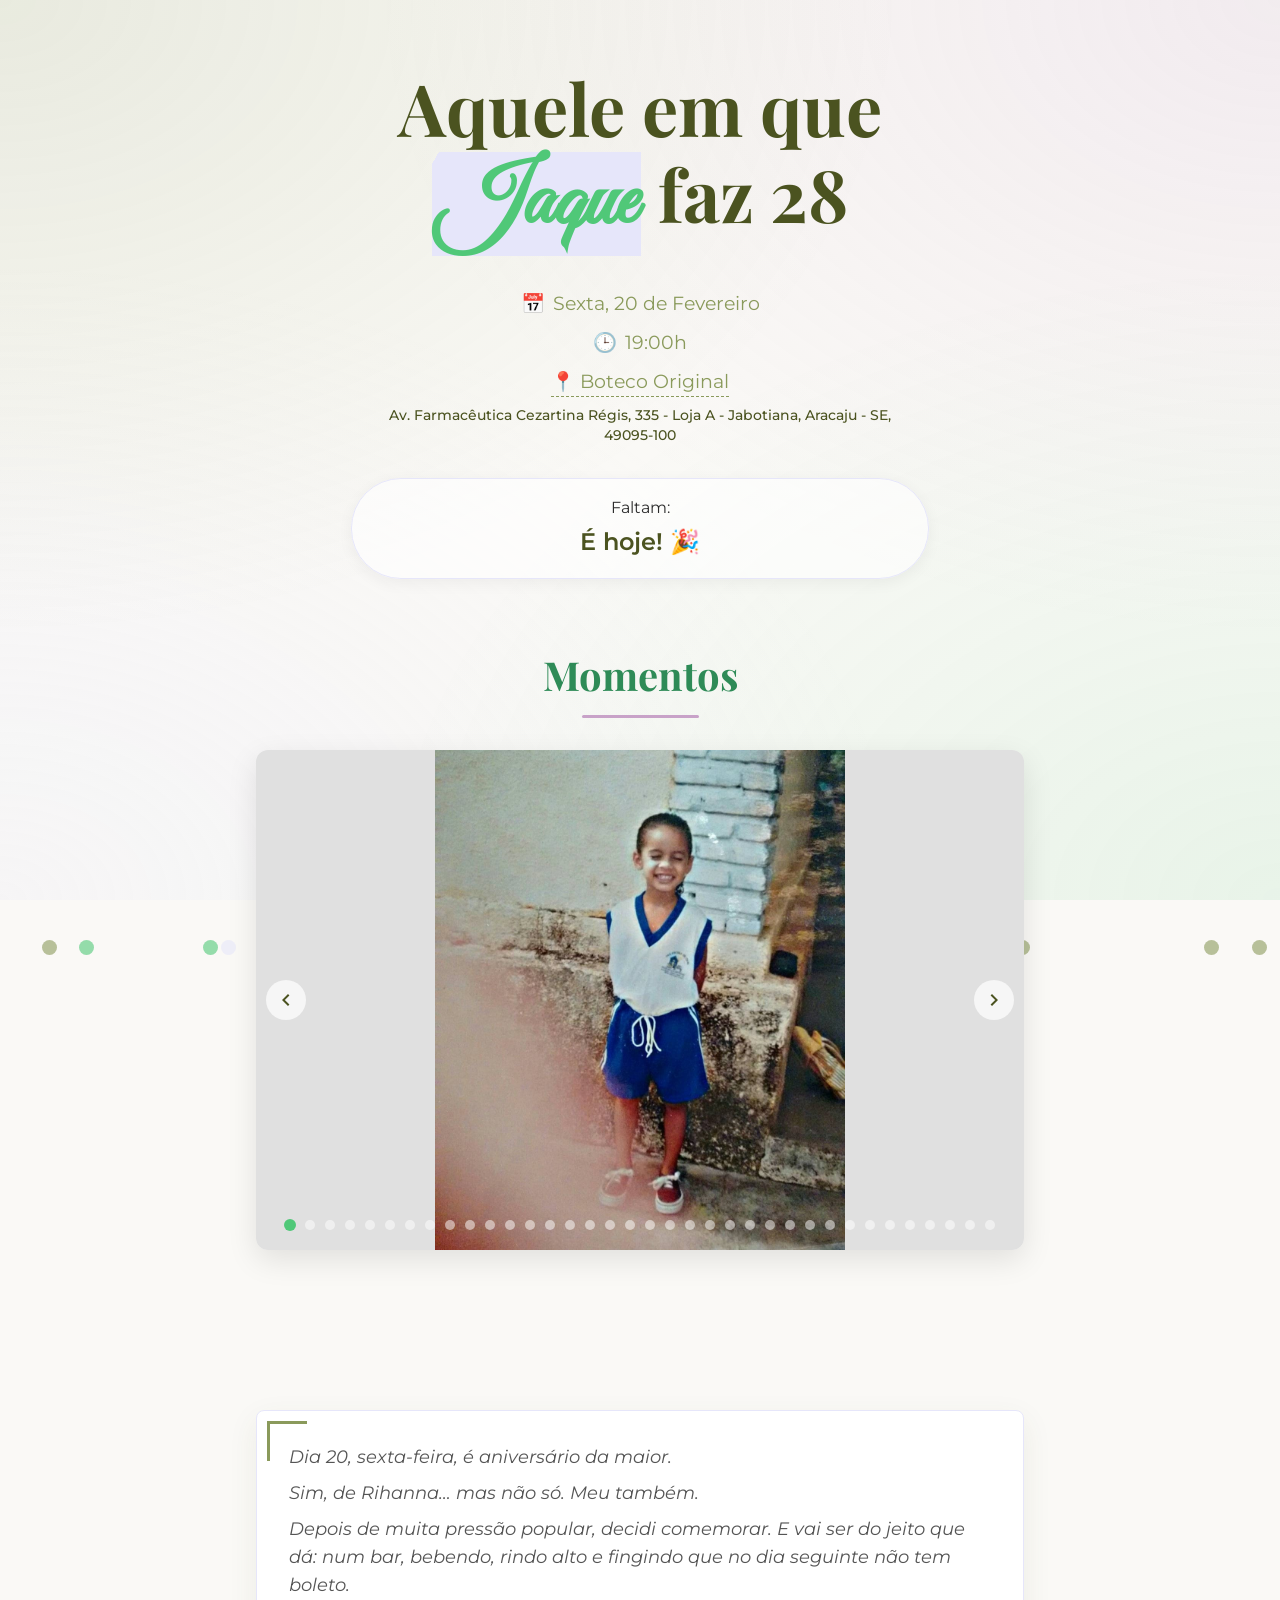
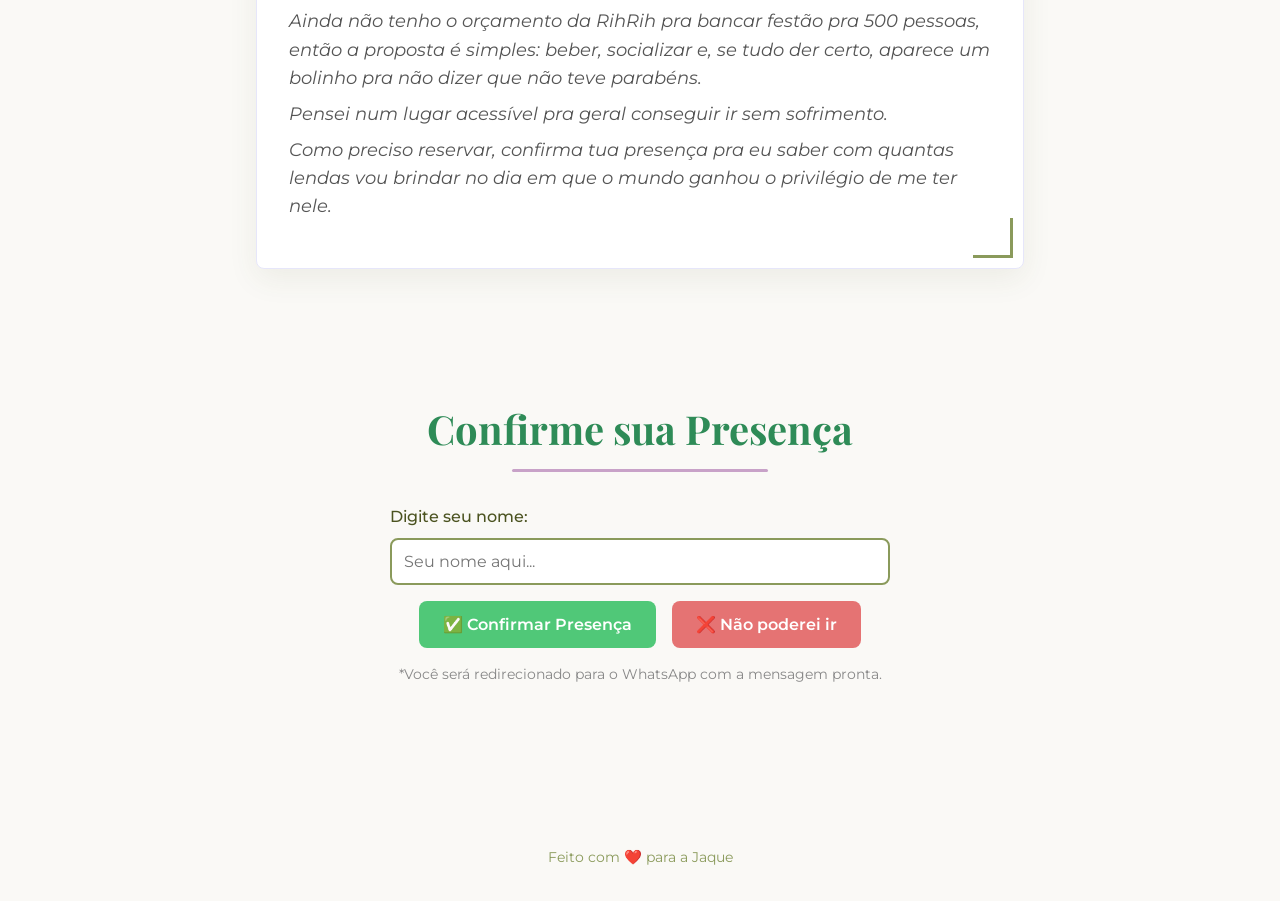
==== commit 6924685c: "Add cache buster to OG image and missing OG tags" ====
--- a/index.html
+++ b/index.html
@@ -20,7 +20,9 @@
     <!-- Open Graph -->
     <meta property="og:title" content="Aquele em que Jaque faz 28">
     <meta property="og:description" content="Você está convidado para celebrar este momento especial!">
-    <meta property="og:image" content="https://glivan2903.github.io/jaquefez28/img/foto2.jpg">
+    <meta property="og:type" content="website">
+    <meta property="og:url" content="https://glivan2903.github.io/jaquefez28/">
+    <meta property="og:image" content="https://glivan2903.github.io/jaquefez28/img/foto2.jpg?v=2">
 </head>
 
 <body>
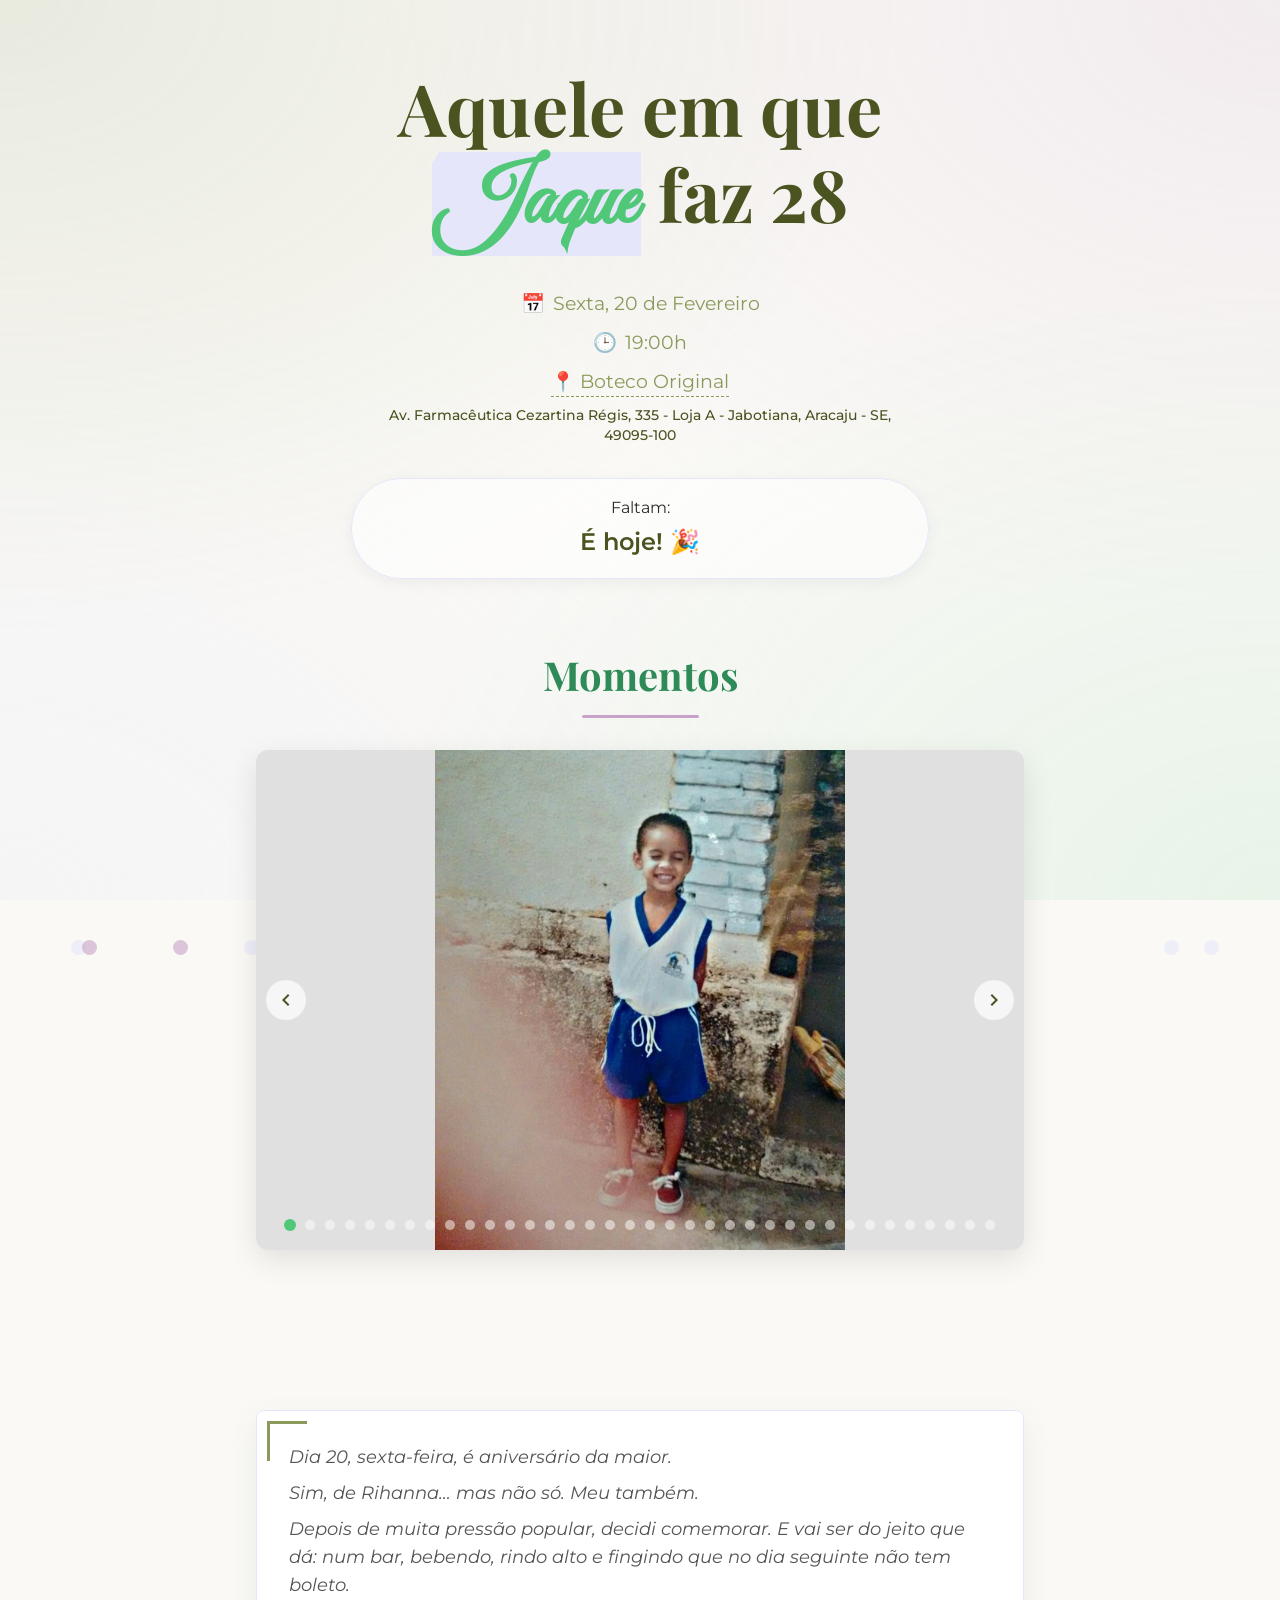
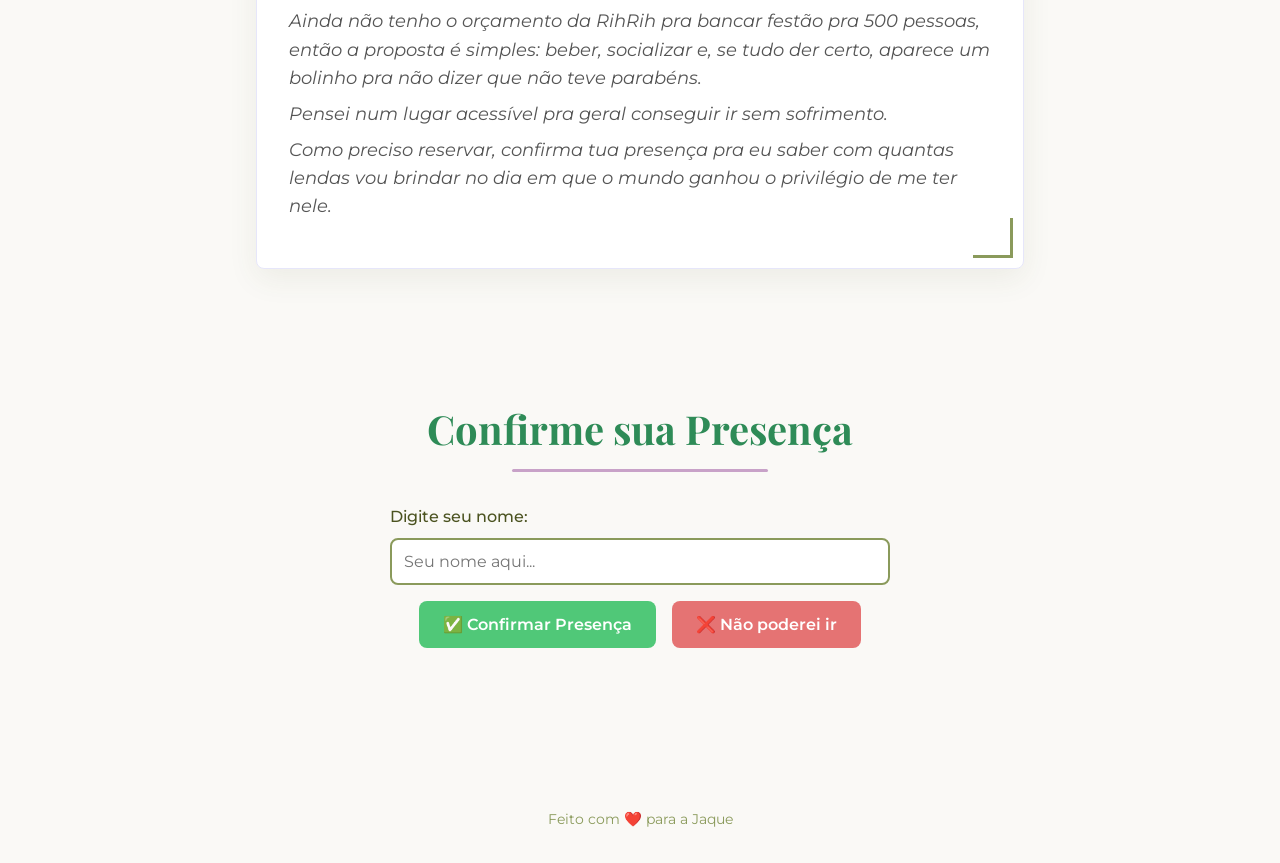
==== commit 85262e94: "Replace WhatsApp RSVP with Webhook integration" ====
--- a/index.html
+++ b/index.html
@@ -260,7 +260,7 @@
                         ❌ Não poderei ir
                     </button>
                 </div>
-                <p class="rsvp-note">*Você será redirecionado para o WhatsApp com a mensagem pronta.</p>
+                <!-- <p class="rsvp-note">*Você será redirecionado para o WhatsApp com a mensagem pronta.</p> -->
             </div>
         </section>
     </main>
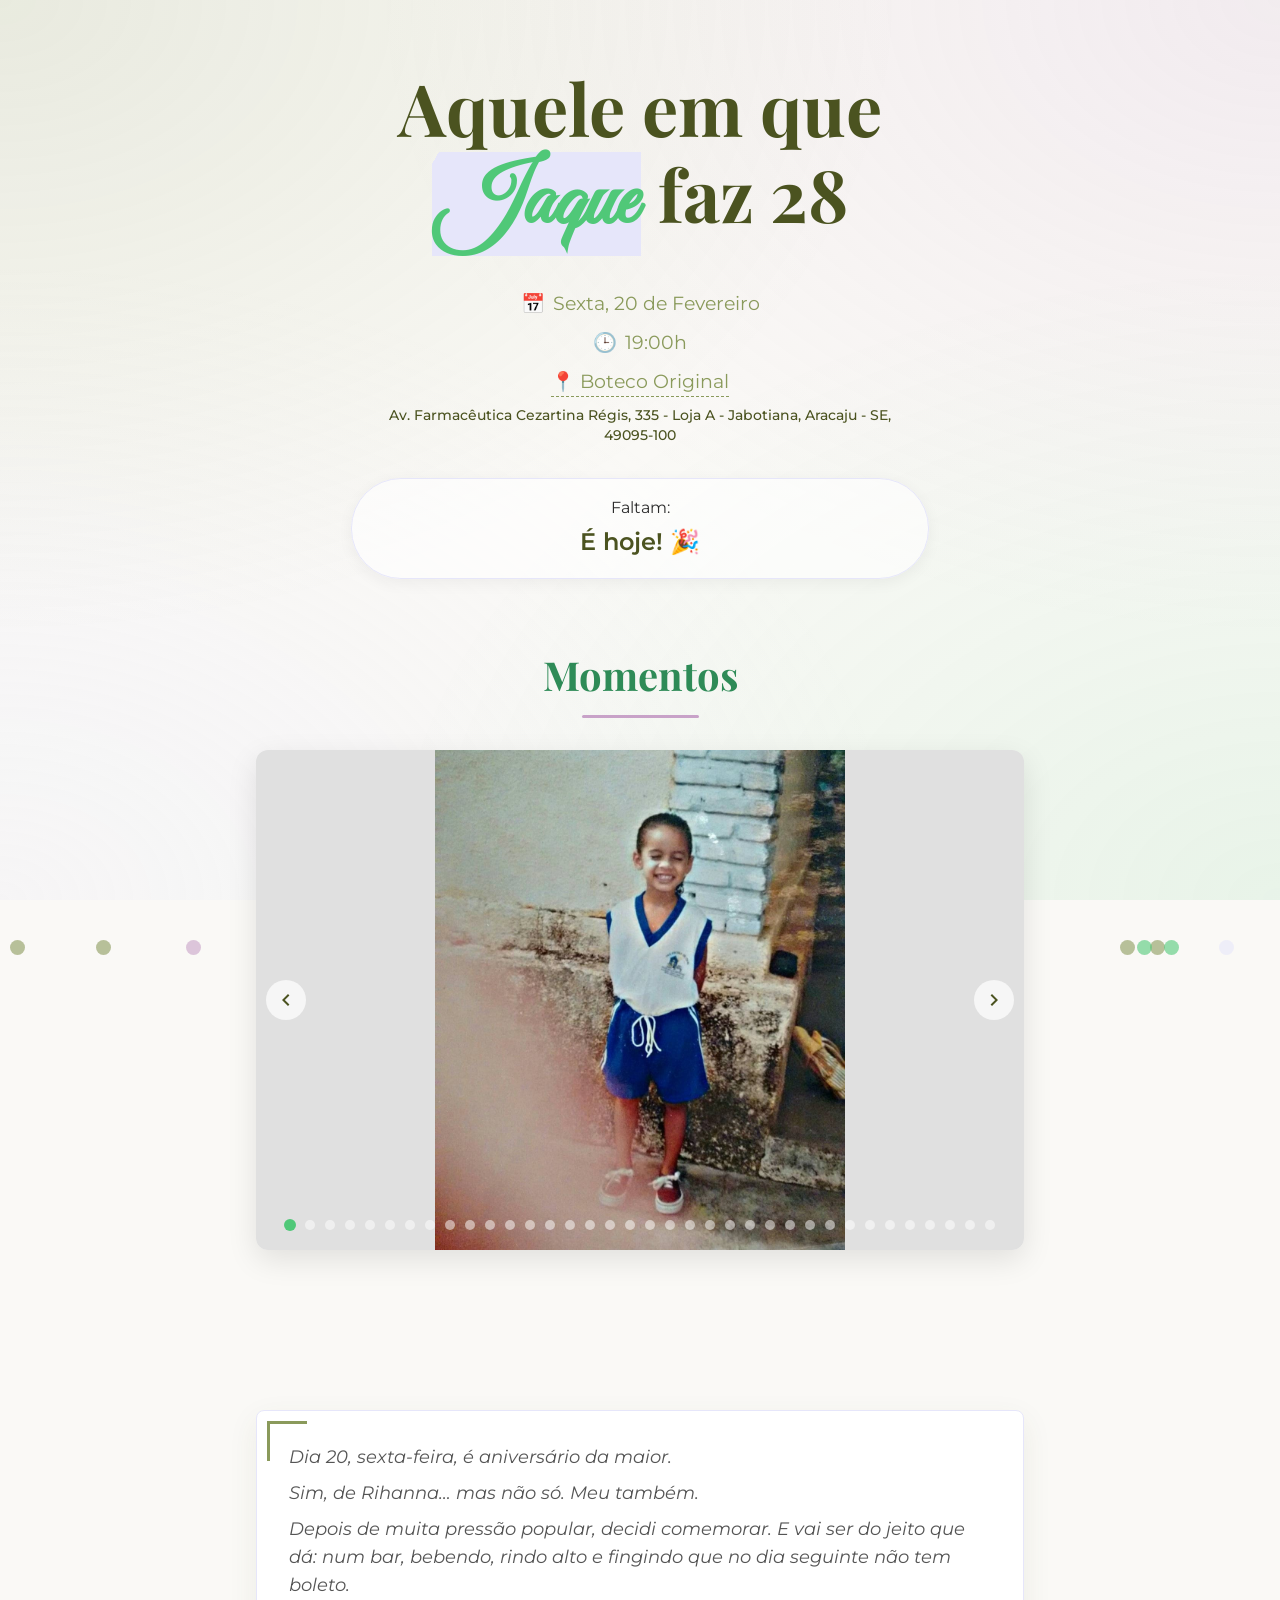
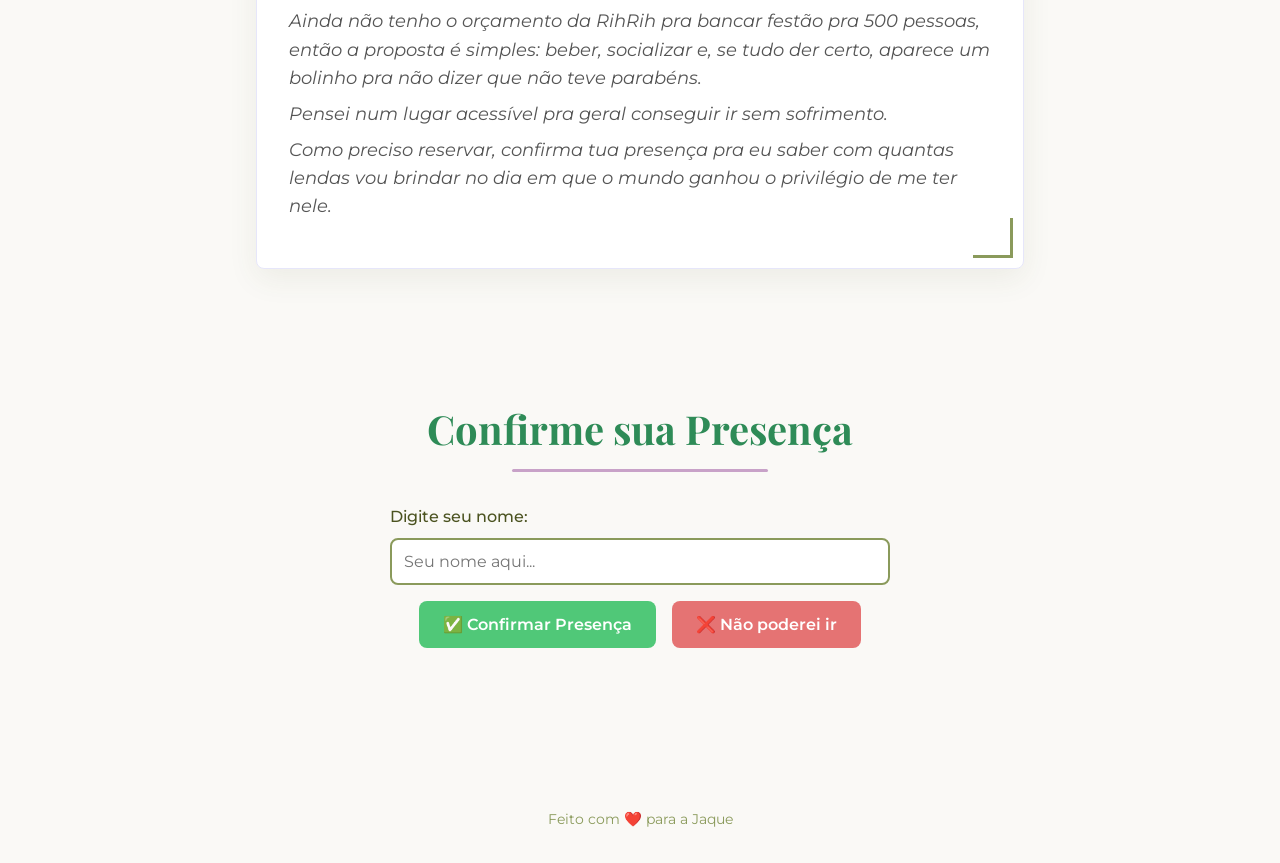
==== commit 7b5e836c: "Update og:image and og:url to Vercel domain" ====
--- a/index.html
+++ b/index.html
@@ -21,8 +21,8 @@
     <meta property="og:title" content="Aquele em que Jaque faz 28">
     <meta property="og:description" content="Você está convidado para celebrar este momento especial!">
     <meta property="og:type" content="website">
-    <meta property="og:url" content="https://glivan2903.github.io/jaquefez28/">
-    <meta property="og:image" content="https://glivan2903.github.io/jaquefez28/img/foto2.jpg?v=2">
+    <meta property="og:url" content="https://jaquefez28.vercel.app/">
+    <meta property="og:image" content="https://jaquefez28.vercel.app/img/foto2.jpg">
 </head>
 
 <body>
